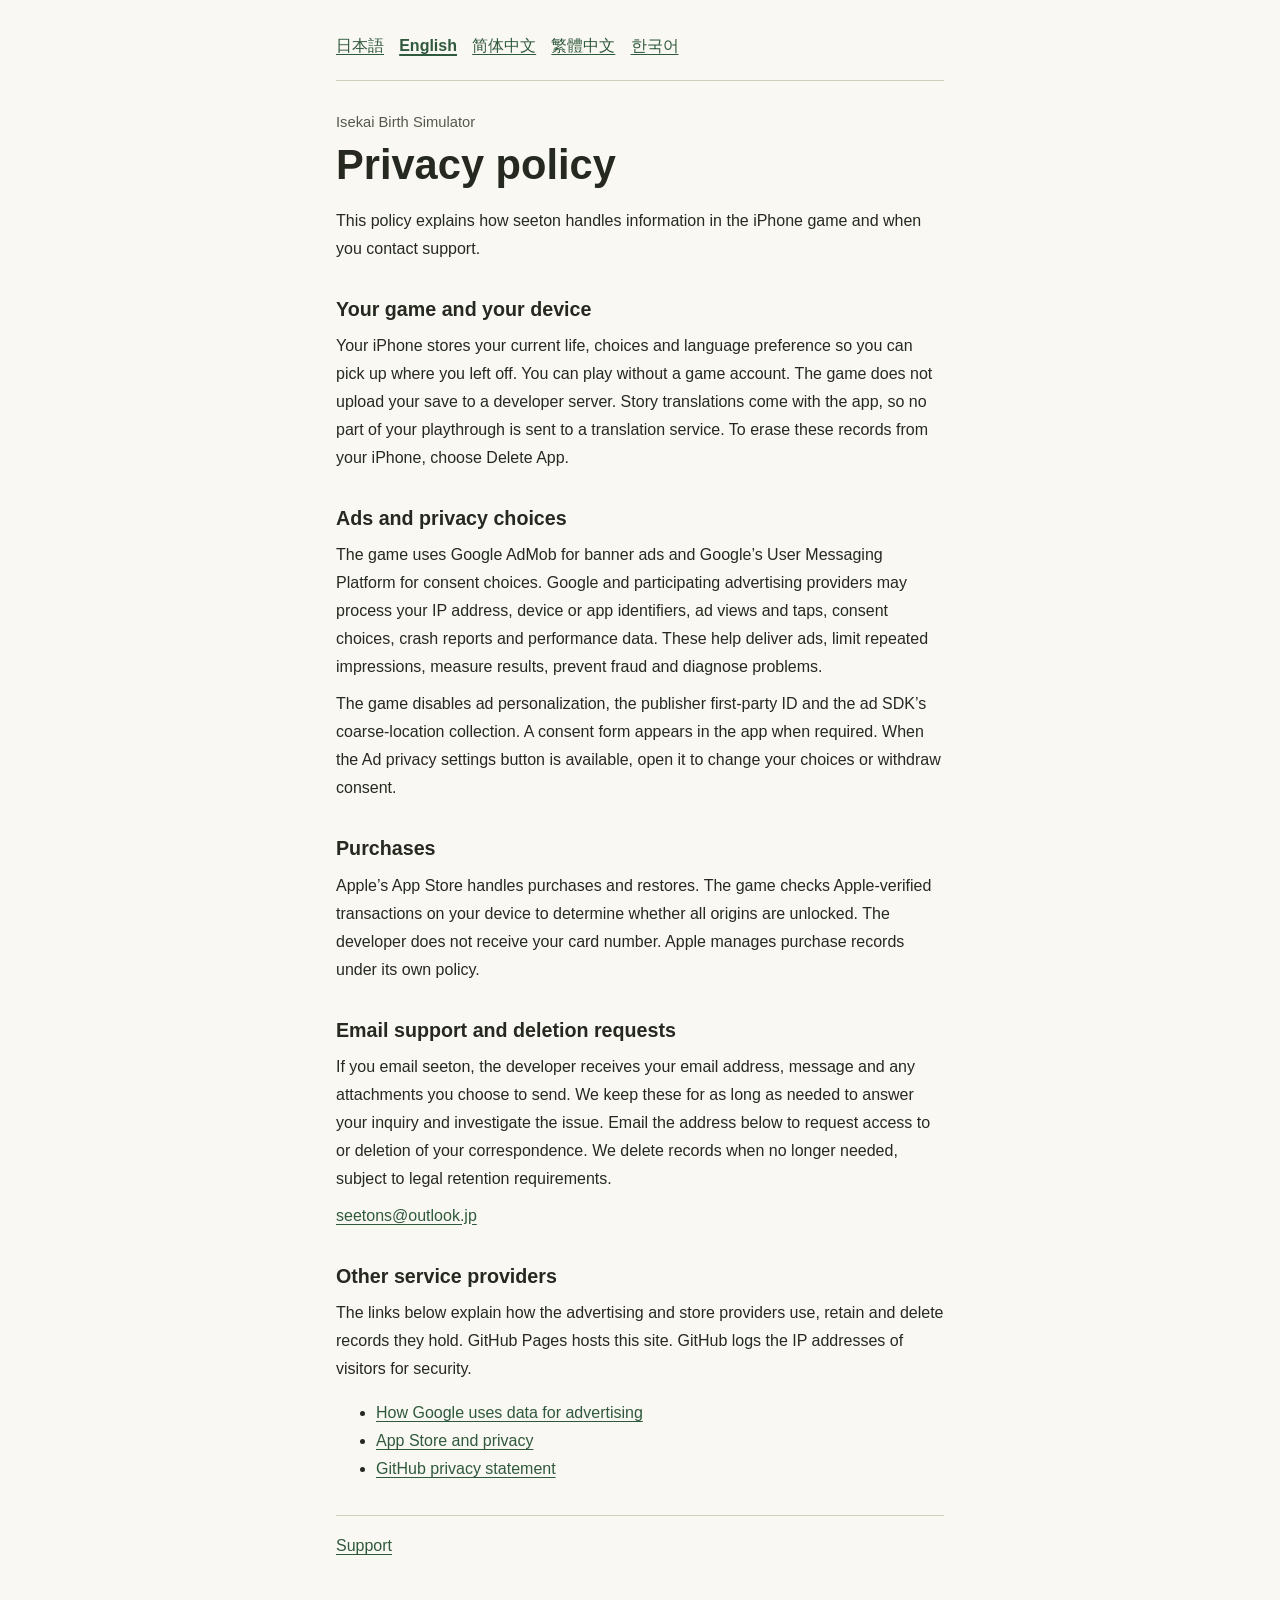
==== isekai/privacy.html @ 12c0a6ea "Publish privacy and support pages for Isekai Birth Simulator" ====
<!doctype html>
<html lang="ja">
<head>
<meta charset="utf-8">
<meta name="viewport" content="width=device-width, initial-scale=1">
<title>プライバシーポリシー · 異世界ライフシミュレーター</title>
<link rel="stylesheet" href="style.css">
<script src="language.js" defer></script>
</head>
<body>
<nav aria-label="Language"><a href="#ja" hreflang="ja" lang="ja">日本語</a>
<a href="#en" hreflang="en" lang="en">English</a>
<a href="#zh-Hans" hreflang="zh-Hans" lang="zh-Hans">简体中文</a>
<a href="#zh-Hant" hreflang="zh-Hant" lang="zh-Hant">繁體中文</a>
<a href="#ko" hreflang="ko" lang="ko">한국어</a></nav>
<main><article id="ja" lang="ja" data-title="プライバシーポリシー · 異世界ライフシミュレーター">
<p class="app">異世界ライフシミュレーター</p>
<h1>プライバシーポリシー</h1>
<p>seeton が提供する iPhone 版のゲームと、そのサポート窓口での情報の取り扱いを説明します。</p>
<h2>ゲームの記録</h2>
<p>進行中の人生、選んだ行動や設定言語は、続きから遊べるように iPhone 内に保存されます。ゲーム用のアカウントは不要です。開発者のサーバーへセーブデータを送信する機能はありません。物語の訳文もアプリに収録しているため、翻訳サービスにプレイ内容を送信することはありません。端末からこれらの記録を消すには、iPhone の「アプリを削除」を選んでください。</p>
<h2>広告とプライバシー設定</h2>
<p>バナー広告の配信に Google AdMob を、同意の確認に Google の User Messaging Platform を使用します。広告の配信、表示回数の制御、効果測定、不正防止、障害の診断のため、Google と広告配信に参加する事業者が、IP アドレス、端末やアプリの識別情報、広告の表示やタップ、同意の選択、クラッシュ・動作状況などのデータを扱う場合があります。</p>
<p>本アプリでは広告のパーソナライズ、パブリッシャーのファーストパーティ ID、広告 SDK のおおよその位置情報収集を無効にしています。同意画面が必要な場合はアプリ内に表示されます。「広告のプライバシー設定」が表示されているときは、ここから選択を変更したり同意を撤回したりできます。</p>
<h2>出生の購入</h2>
<p>購入と復元は Apple の App Store が処理します。アプリは Apple が検証した取引情報を使い、全出生を利用できるかどうかを端末上で確認します。開発者がクレジットカード番号を受け取ることはありません。購入履歴は Apple のポリシーに従って管理されます。</p>
<h2>お問い合わせと削除の依頼</h2>
<p>メールでご連絡いただくと、seeton はメールアドレス、本文、ご自身で添付した資料を受け取り、返信や不具合の調査に必要な間保管します。お問い合わせ記録の開示・削除を希望される場合は、下のアドレスへご連絡ください。法令上保管が必要な記録を除き、不要になった情報は削除します。</p>
<p><a href="mailto:seetons@outlook.jp">seetons@outlook.jp</a></p>
<h2>外部サービス</h2>
<p>広告・ストア各社が保有する記録の利用、保存期間、削除の手続きについては、以下の説明をご覧ください。このページは GitHub Pages で公開しており、アクセス元の IP アドレスは、セキュリティのため GitHub に記録されます。</p>
<ul><li><a href="https://policies.google.com/technologies/partner-sites">Google の広告サービスとデータの利用</a></li><li><a href="https://www.apple.com/legal/privacy/data/en/app-store/">App Store とプライバシー</a></li><li><a href="https://docs.github.com/en/site-policy/privacy-policies/github-general-privacy-statement">GitHub のプライバシー声明</a></li></ul>
<footer><a href="support.html#ja">サポート</a></footer>
</article>
<article id="en" lang="en" data-title="Privacy policy · Isekai Birth Simulator">
<p class="app">Isekai Birth Simulator</p>
<h1>Privacy policy</h1>
<p>This policy explains how seeton handles information in the iPhone game and when you contact support.</p>
<h2>Your game and your device</h2>
<p>Your iPhone stores your current life, choices and language preference so you can pick up where you left off. You can play without a game account. The game does not upload your save to a developer server. Story translations come with the app, so no part of your playthrough is sent to a translation service. To erase these records from your iPhone, choose Delete App.</p>
<h2>Ads and privacy choices</h2>
<p>The game uses Google AdMob for banner ads and Google’s User Messaging Platform for consent choices. Google and participating advertising providers may process your IP address, device or app identifiers, ad views and taps, consent choices, crash reports and performance data. These help deliver ads, limit repeated impressions, measure results, prevent fraud and diagnose problems.</p>
<p>The game disables ad personalization, the publisher first-party ID and the ad SDK’s coarse-location collection. A consent form appears in the app when required. When the Ad privacy settings button is available, open it to change your choices or withdraw consent.</p>
<h2>Purchases</h2>
<p>Apple’s App Store handles purchases and restores. The game checks Apple-verified transactions on your device to determine whether all origins are unlocked. The developer does not receive your card number. Apple manages purchase records under its own policy.</p>
<h2>Email support and deletion requests</h2>
<p>If you email seeton, the developer receives your email address, message and any attachments you choose to send. We keep these for as long as needed to answer your inquiry and investigate the issue. Email the address below to request access to or deletion of your correspondence. We delete records when no longer needed, subject to legal retention requirements.</p>
<p><a href="mailto:seetons@outlook.jp">seetons@outlook.jp</a></p>
<h2>Other service providers</h2>
<p>The links below explain how the advertising and store providers use, retain and delete records they hold. GitHub Pages hosts this site. GitHub logs the IP addresses of visitors for security.</p>
<ul><li><a href="https://policies.google.com/technologies/partner-sites">How Google uses data for advertising</a></li><li><a href="https://www.apple.com/legal/privacy/data/en/app-store/">App Store and privacy</a></li><li><a href="https://docs.github.com/en/site-policy/privacy-policies/github-general-privacy-statement">GitHub privacy statement</a></li></ul>
<footer><a href="support.html#en">Support</a></footer>
</article>
<article id="zh-Hans" lang="zh-Hans" data-title="隐私政策 · 异世界人生模拟器">
<p class="app">异世界人生模拟器</p>
<h1>隐私政策</h1>
<p>本政策说明开发者 seeton 如何处理 iPhone 版游戏及玩家咨询中涉及的信息。</p>
<h2>游戏存档</h2>
<p>游戏会在 iPhone 上保存当前人生的进度、你的选择和语言偏好，让你下次继续游玩。游玩无需注册游戏账号。游戏不会把存档上传到开发者的服务器。所有译文都已包含在应用内，游玩内容不会发送给翻译服务。如需从 iPhone 中清除这些记录，请选择“删除 App”。</p>
<h2>广告与隐私选择</h2>
<p>游戏使用 Google AdMob 投放横幅广告，并通过 Google 的 User Messaging Platform 管理同意选项。为了投放广告、控制展示频率、衡量效果、防止欺诈及诊断故障，Google 和参与投放的广告服务商可能会处理 IP 地址、设备或应用标识符、广告展示和点击记录、同意选项、崩溃报告及性能数据。</p>
<p>本应用已停用广告个性化、发布商第一方标识符及广告 SDK 的大致位置收集功能。需要征求同意时，游戏内会显示相应表单。当“广告隐私设置”按钮出现时，可在其中更改选择或撤回同意。</p>
<h2>购买出身</h2>
<p>购买和恢复购买均由 Apple 的 App Store 处理。游戏在设备上检查经 Apple 验证的交易信息，以确定是否已解锁全部出身。开发者不会收到你的银行卡号。购买记录由 Apple 按其政策管理。</p>
<h2>联系支持与申请删除</h2>
<p>如果你通过邮件联系 seeton，开发者会收到你的邮箱地址、邮件正文和你主动添加的附件。这些信息会保留至完成回复和问题调查所需的时间。如需查阅或删除往来邮件，请联系下方邮箱。除依法须保留的记录外，不再需要的信息会被删除。</p>
<p><a href="mailto:seetons@outlook.jp">seetons@outlook.jp</a></p>
<h2>第三方服务</h2>
<p>有关广告服务商和应用商店如何使用、保留及删除各自持有的记录，请参阅以下说明。本网站由 GitHub Pages 托管。为保障安全，GitHub 会记录访客的 IP 地址。</p>
<ul><li><a href="https://policies.google.com/technologies/partner-sites">Google 如何在广告服务中使用信息</a></li><li><a href="https://www.apple.com/legal/privacy/data/en/app-store/">App Store 与隐私</a></li><li><a href="https://docs.github.com/en/site-policy/privacy-policies/github-general-privacy-statement">GitHub 隐私声明</a></li></ul>
<footer><a href="support.html#zh-Hans">支持</a></footer>
</article>
<article id="zh-Hant" lang="zh-Hant" data-title="隱私權政策 · 異世界人生模擬器">
<p class="app">異世界人生模擬器</p>
<h1>隱私權政策</h1>
<p>本政策說明開發者 seeton 如何處理 iPhone 版遊戲及玩家來信中涉及的資料。</p>
<h2>遊戲存檔</h2>
<p>遊戲會在 iPhone 上儲存目前的人生進度、你做過的選擇及語言偏好，方便下次繼續遊玩。遊玩不需註冊遊戲帳號。遊戲不會將存檔上傳至開發者的伺服器。所有譯文都已收錄在 App 中，遊玩內容不會傳送給翻譯服務。如要從 iPhone 清除這些紀錄，請選擇「刪除 App」。</p>
<h2>廣告與隱私選擇</h2>
<p>遊戲使用 Google AdMob 刊登橫幅廣告，並透過 Google 的 User Messaging Platform 管理同意選項。為投放廣告、控制曝光頻率、衡量成效、防範詐欺及診斷故障，Google 和參與投放的廣告業者可能會處理 IP 位址、裝置或 App 識別碼、廣告曝光與點擊紀錄、同意選項、當機報告與效能資料。</p>
<p>本 App 已停用個人化廣告、發布商第一方識別碼，以及廣告 SDK 收集概略位置的功能。需要徵求同意時，遊戲內會顯示相關表單。如果出現「廣告隱私設定」按鈕，可以在當中變更選擇或撤回同意。</p>
<h2>購買出身</h2>
<p>購買與回復購買項目均由 Apple 的 App Store 處理。遊戲會在裝置上檢查經 Apple 驗證的交易資料，以判斷是否已解鎖全部出身。開發者不會收到你的信用卡號。購買紀錄由 Apple 依其政策管理。</p>
<h2>來信及刪除資料</h2>
<p>如果你寫信給 seeton，開發者會收到你的電子郵件地址、信件內容及你自行附上的檔案。這些資料只會保留到完成回覆及調查問題所需的時間。如需查閱或刪除往來信件，請聯絡下方信箱。除依法須保留的紀錄外，不再需要的資料會予以刪除。</p>
<p><a href="mailto:seetons@outlook.jp">seetons@outlook.jp</a></p>
<h2>第三方服務</h2>
<p>廣告業者和 App 商店如何使用、保存及刪除各自持有的紀錄，可參閱下方說明。本網站由 GitHub Pages 代管。基於安全考量，GitHub 會記錄訪客的 IP 位址。</p>
<ul><li><a href="https://policies.google.com/technologies/partner-sites">Google 如何在廣告服務中使用資料</a></li><li><a href="https://www.apple.com/legal/privacy/data/en/app-store/">App Store 與隱私權</a></li><li><a href="https://docs.github.com/en/site-policy/privacy-policies/github-general-privacy-statement">GitHub 隱私權聲明</a></li></ul>
<footer><a href="support.html#zh-Hant">支援</a></footer>
</article>
<article id="ko" lang="ko" data-title="개인정보 처리방침 · 이세계 인생 시뮬레이터">
<p class="app">이세계 인생 시뮬레이터</p>
<h1>개인정보 처리방침</h1>
<p>이 방침은 개발자 seeton이 iPhone 게임과 고객 문의를 통해 어떤 정보를 어떻게 처리하는지 설명합니다.</p>
<h2>게임 기록</h2>
<p>현재 진행 중인 삶, 게임 속 선택, 언어 설정은 다음에 이어서 플레이할 수 있도록 iPhone에 저장됩니다. 게임 계정 없이 플레이할 수 있습니다. 게임은 저장 데이터를 개발자 서버에 전송하지 않습니다. 번역문이 앱에 포함되어 있어 플레이 내용이 번역 서비스에 전달되는 일도 없습니다. 기기에서 이 기록을 지우려면 iPhone에서 ‘앱 삭제’를 선택하세요.</p>
<h2>광고 및 개인정보 설정</h2>
<p>게임은 배너 광고를 위해 Google AdMob을, 동의 선택을 관리하기 위해 Google의 User Messaging Platform을 사용합니다. 광고 제공, 노출 빈도 조절, 효과 측정, 부정행위 방지 및 오류 진단을 위해 Google과 광고 제공에 참여하는 업체가 IP 주소, 기기 또는 앱 식별자, 광고 노출 및 탭 기록, 동의 여부, 비정상 종료 및 성능 데이터를 처리할 수 있습니다.</p>
<p>앱은 광고 개인 최적화, 게시자 퍼스트 파티 ID, 광고 SDK의 대략적인 위치 수집 기능을 꺼 둡니다. 동의가 필요한 경우 게임 안에 동의 양식이 표시됩니다. ‘광고 개인정보 보호 설정’ 버튼이 보이면 이곳에서 선택 사항을 변경하거나 동의를 철회할 수 있습니다.</p>
<h2>출신 구입</h2>
<p>구입과 구입 내역 복원은 Apple의 App Store에서 처리합니다. 게임은 Apple에서 검증한 거래 정보를 기기에서 확인하여 모든 출신이 잠금 해제되었는지 판단합니다. 개발자가 카드 번호를 받는 일은 없습니다. 구입 내역은 Apple이 자체 방침에 따라 관리합니다.</p>
<h2>이메일 문의 및 삭제 요청</h2>
<p>seeton에게 이메일을 보내면 개발자는 이메일 주소, 본문 및 직접 첨부한 파일을 받습니다. 이 정보는 문의에 답하고 문제를 조사하는 데 필요한 기간 동안 보관합니다. 문의 기록의 열람이나 삭제를 원하시면 아래 주소로 요청해 주세요. 법령에 따라 보존해야 하는 기록을 제외하고, 더 이상 필요하지 않은 정보는 삭제합니다.</p>
<p><a href="mailto:seetons@outlook.jp">seetons@outlook.jp</a></p>
<h2>외부 서비스</h2>
<p>광고 서비스 제공업체와 앱 스토어가 각자 보유한 기록을 이용하고 보관하거나 삭제하는 방법은 아래에서 확인할 수 있습니다. 이 사이트는 GitHub Pages에서 제공합니다. GitHub는 보안을 위해 방문자의 IP 주소를 기록합니다.</p>
<ul><li><a href="https://policies.google.com/technologies/partner-sites">Google 광고 서비스의 정보 이용 방식</a></li><li><a href="https://www.apple.com/legal/privacy/data/en/app-store/">App Store 및 개인정보 보호</a></li><li><a href="https://docs.github.com/en/site-policy/privacy-policies/github-general-privacy-statement">GitHub 개인정보처리방침</a></li></ul>
<footer><a href="support.html#ko">고객 지원</a></footer>
</article></main>
</body>
</html>
---- isekai/style.css ----
:root {
  color-scheme: light dark;
  --background: #faf8f3;
  --ink: #25291f;
  --muted: #55594d;
  --line: #cfcebf;
  --link: #2f593c;
  font-family: -apple-system, BlinkMacSystemFont, "Hiragino Sans", sans-serif;
  color: var(--ink);
  background: var(--background);
  line-height: 1.75;
}
@media (prefers-color-scheme: dark) {
  :root {
    --background: #1b1e1a;
    --ink: #eeeede;
    --muted: #c1c7b9;
    --line: #51564e;
    --link: #b7d8ac;
  }
}
* { box-sizing: border-box; }
body { margin: 0 auto; max-width: 46rem; padding: 1.5rem max(1rem, 5%) 4rem; }
nav { display: flex; flex-wrap: wrap; gap: .2rem .95rem; border-bottom: 1px solid var(--line); padding-bottom: .75rem; }
nav a { display: inline-flex; align-items: center; min-height: 44px; }
nav a[aria-current] { font-weight: 700; text-decoration-thickness: 2px; }
article { padding-top: 1.8rem; }
article[hidden] { display: none; }
.app { color: var(--muted); font-size: .92rem; margin: 0; }
h1 { font-size: clamp(1.9rem, 5vw, 2.6rem); line-height: 1.25; margin: .2rem 0 1rem; }
h2 { font-size: 1.23rem; line-height: 1.45; margin: 2rem 0 .35rem; }
p { margin: .55rem 0; }
a { color: var(--link); text-underline-offset: .18em; }
a:focus-visible { outline: 2px solid var(--link); outline-offset: 3px; }
footer { margin-top: 2rem; padding-top: 1rem; border-top: 1px solid var(--line); }
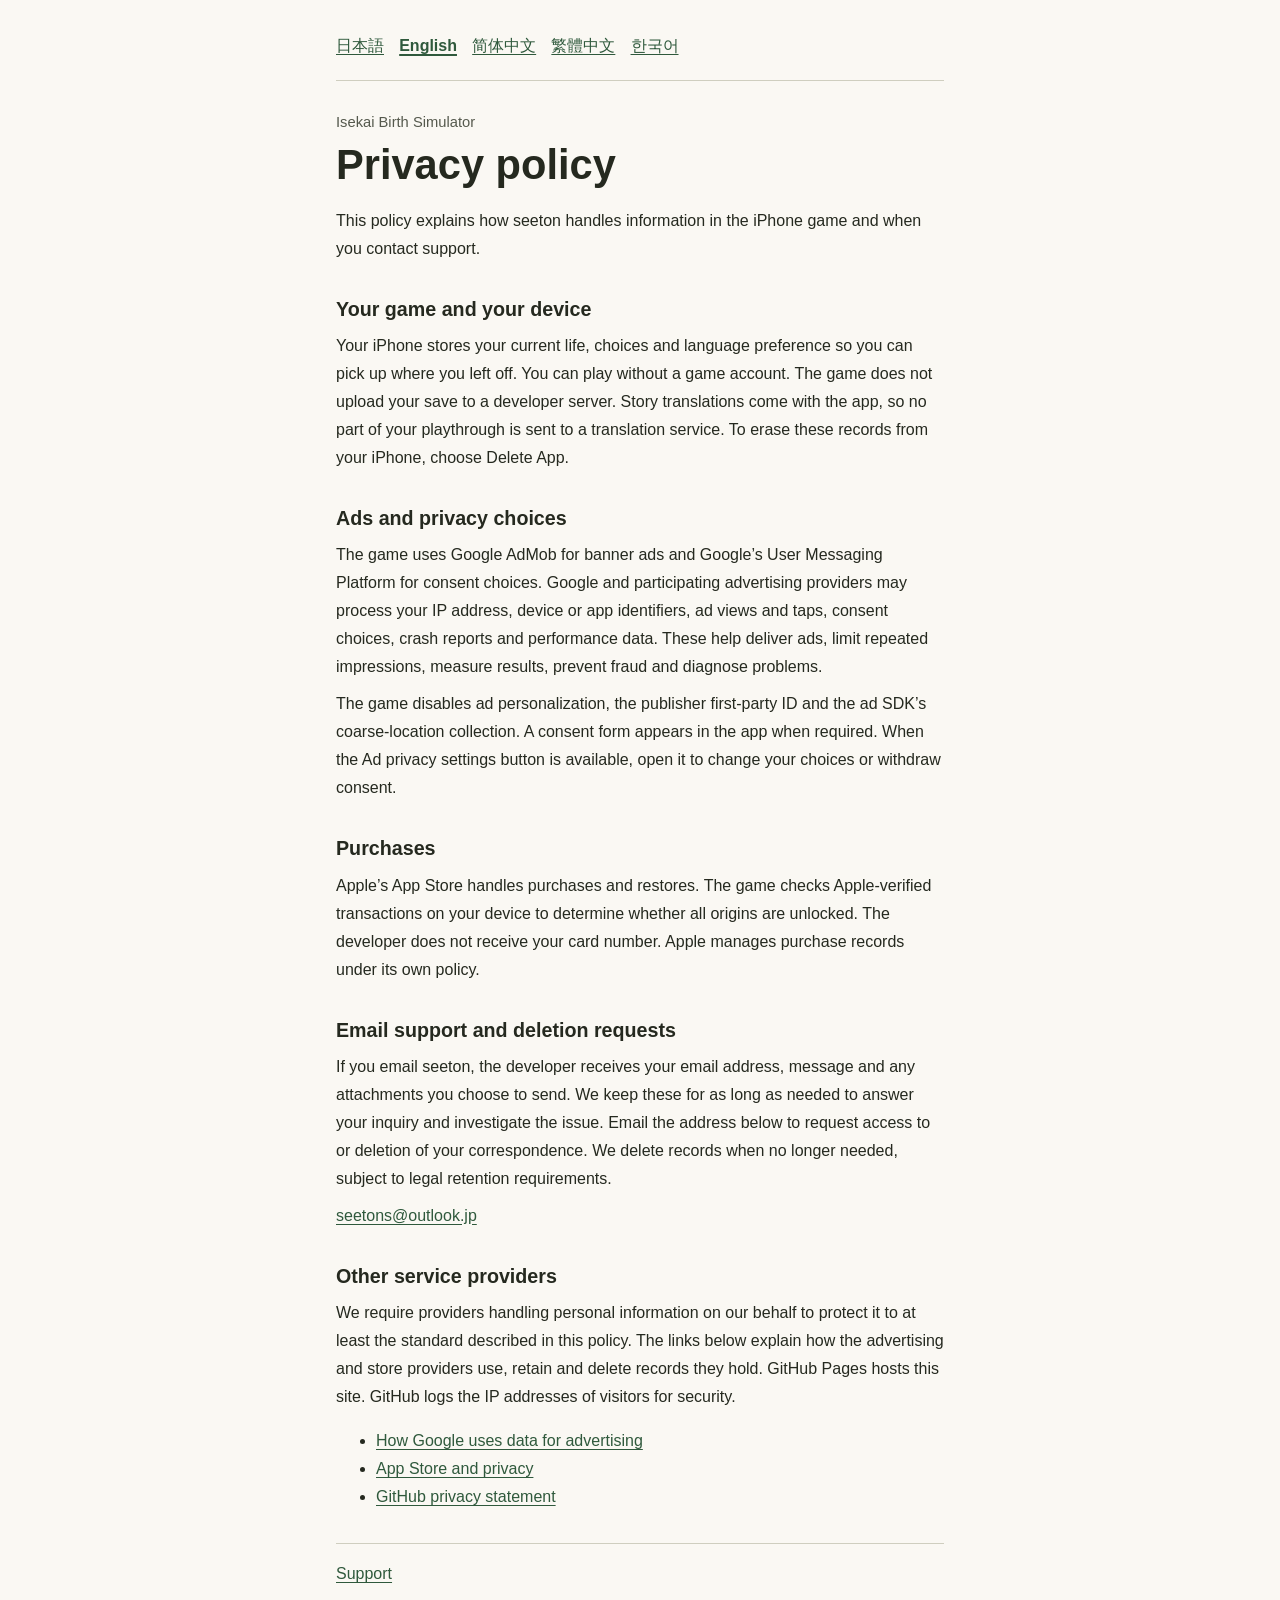
==== commit 34010221: "Clarify privacy protections required of service providers" ====
--- a/isekai/privacy.html
+++ b/isekai/privacy.html
@@ -28,7 +28,7 @@
 <p>メールでご連絡いただくと、seeton はメールアドレス、本文、ご自身で添付した資料を受け取り、返信や不具合の調査に必要な間保管します。お問い合わせ記録の開示・削除を希望される場合は、下のアドレスへご連絡ください。法令上保管が必要な記録を除き、不要になった情報は削除します。</p>
 <p><a href="mailto:seetons@outlook.jp">seetons@outlook.jp</a></p>
 <h2>外部サービス</h2>
-<p>広告・ストア各社が保有する記録の利用、保存期間、削除の手続きについては、以下の説明をご覧ください。このページは GitHub Pages で公開しており、アクセス元の IP アドレスは、セキュリティのため GitHub に記録されます。</p>
+<p>seeton は、個人情報の取り扱いを委託する事業者に、本ポリシーと同等以上の保護を求めます。広告・ストア各社が保有する記録の利用、保存期間、削除の手続きについては、以下の説明をご覧ください。このページは GitHub Pages で公開しており、アクセス元の IP アドレスは、セキュリティのため GitHub に記録されます。</p>
 <ul><li><a href="https://policies.google.com/technologies/partner-sites">Google の広告サービスとデータの利用</a></li><li><a href="https://www.apple.com/legal/privacy/data/en/app-store/">App Store とプライバシー</a></li><li><a href="https://docs.github.com/en/site-policy/privacy-policies/github-general-privacy-statement">GitHub のプライバシー声明</a></li></ul>
 <footer><a href="support.html#ja">サポート</a></footer>
 </article>
@@ -47,7 +47,7 @@
 <p>If you email seeton, the developer receives your email address, message and any attachments you choose to send. We keep these for as long as needed to answer your inquiry and investigate the issue. Email the address below to request access to or deletion of your correspondence. We delete records when no longer needed, subject to legal retention requirements.</p>
 <p><a href="mailto:seetons@outlook.jp">seetons@outlook.jp</a></p>
 <h2>Other service providers</h2>
-<p>The links below explain how the advertising and store providers use, retain and delete records they hold. GitHub Pages hosts this site. GitHub logs the IP addresses of visitors for security.</p>
+<p>We require providers handling personal information on our behalf to protect it to at least the standard described in this policy. The links below explain how the advertising and store providers use, retain and delete records they hold. GitHub Pages hosts this site. GitHub logs the IP addresses of visitors for security.</p>
 <ul><li><a href="https://policies.google.com/technologies/partner-sites">How Google uses data for advertising</a></li><li><a href="https://www.apple.com/legal/privacy/data/en/app-store/">App Store and privacy</a></li><li><a href="https://docs.github.com/en/site-policy/privacy-policies/github-general-privacy-statement">GitHub privacy statement</a></li></ul>
 <footer><a href="support.html#en">Support</a></footer>
 </article>
@@ -66,7 +66,7 @@
 <p>如果你通过邮件联系 seeton，开发者会收到你的邮箱地址、邮件正文和你主动添加的附件。这些信息会保留至完成回复和问题调查所需的时间。如需查阅或删除往来邮件，请联系下方邮箱。除依法须保留的记录外，不再需要的信息会被删除。</p>
 <p><a href="mailto:seetons@outlook.jp">seetons@outlook.jp</a></p>
 <h2>第三方服务</h2>
-<p>有关广告服务商和应用商店如何使用、保留及删除各自持有的记录，请参阅以下说明。本网站由 GitHub Pages 托管。为保障安全，GitHub 会记录访客的 IP 地址。</p>
+<p>seeton 要求受托处理个人信息的服务商提供不低于本政策标准的保护。有关广告服务商和应用商店如何使用、保留及删除各自持有的记录，请参阅以下说明。本网站由 GitHub Pages 托管。为保障安全，GitHub 会记录访客的 IP 地址。</p>
 <ul><li><a href="https://policies.google.com/technologies/partner-sites">Google 如何在广告服务中使用信息</a></li><li><a href="https://www.apple.com/legal/privacy/data/en/app-store/">App Store 与隐私</a></li><li><a href="https://docs.github.com/en/site-policy/privacy-policies/github-general-privacy-statement">GitHub 隐私声明</a></li></ul>
 <footer><a href="support.html#zh-Hans">支持</a></footer>
 </article>
@@ -85,7 +85,7 @@
 <p>如果你寫信給 seeton，開發者會收到你的電子郵件地址、信件內容及你自行附上的檔案。這些資料只會保留到完成回覆及調查問題所需的時間。如需查閱或刪除往來信件，請聯絡下方信箱。除依法須保留的紀錄外，不再需要的資料會予以刪除。</p>
 <p><a href="mailto:seetons@outlook.jp">seetons@outlook.jp</a></p>
 <h2>第三方服務</h2>
-<p>廣告業者和 App 商店如何使用、保存及刪除各自持有的紀錄，可參閱下方說明。本網站由 GitHub Pages 代管。基於安全考量，GitHub 會記錄訪客的 IP 位址。</p>
+<p>seeton 要求受託處理個人資料的服務商提供至少與本政策同等的保護。廣告業者和 App 商店如何使用、保存及刪除各自持有的紀錄，可參閱下方說明。本網站由 GitHub Pages 代管。基於安全考量，GitHub 會記錄訪客的 IP 位址。</p>
 <ul><li><a href="https://policies.google.com/technologies/partner-sites">Google 如何在廣告服務中使用資料</a></li><li><a href="https://www.apple.com/legal/privacy/data/en/app-store/">App Store 與隱私權</a></li><li><a href="https://docs.github.com/en/site-policy/privacy-policies/github-general-privacy-statement">GitHub 隱私權聲明</a></li></ul>
 <footer><a href="support.html#zh-Hant">支援</a></footer>
 </article>
@@ -104,7 +104,7 @@
 <p>seeton에게 이메일을 보내면 개발자는 이메일 주소, 본문 및 직접 첨부한 파일을 받습니다. 이 정보는 문의에 답하고 문제를 조사하는 데 필요한 기간 동안 보관합니다. 문의 기록의 열람이나 삭제를 원하시면 아래 주소로 요청해 주세요. 법령에 따라 보존해야 하는 기록을 제외하고, 더 이상 필요하지 않은 정보는 삭제합니다.</p>
 <p><a href="mailto:seetons@outlook.jp">seetons@outlook.jp</a></p>
 <h2>외부 서비스</h2>
-<p>광고 서비스 제공업체와 앱 스토어가 각자 보유한 기록을 이용하고 보관하거나 삭제하는 방법은 아래에서 확인할 수 있습니다. 이 사이트는 GitHub Pages에서 제공합니다. GitHub는 보안을 위해 방문자의 IP 주소를 기록합니다.</p>
+<p>seeton은 개인정보 처리를 위탁받은 업체에 이 방침과 동등하거나 그 이상의 보호 수준을 요구합니다. 광고 서비스 제공업체와 앱 스토어가 각자 보유한 기록을 이용하고 보관하거나 삭제하는 방법은 아래에서 확인할 수 있습니다. 이 사이트는 GitHub Pages에서 제공합니다. GitHub는 보안을 위해 방문자의 IP 주소를 기록합니다.</p>
 <ul><li><a href="https://policies.google.com/technologies/partner-sites">Google 광고 서비스의 정보 이용 방식</a></li><li><a href="https://www.apple.com/legal/privacy/data/en/app-store/">App Store 및 개인정보 보호</a></li><li><a href="https://docs.github.com/en/site-policy/privacy-policies/github-general-privacy-statement">GitHub 개인정보처리방침</a></li></ul>
 <footer><a href="support.html#ko">고객 지원</a></footer>
 </article></main>
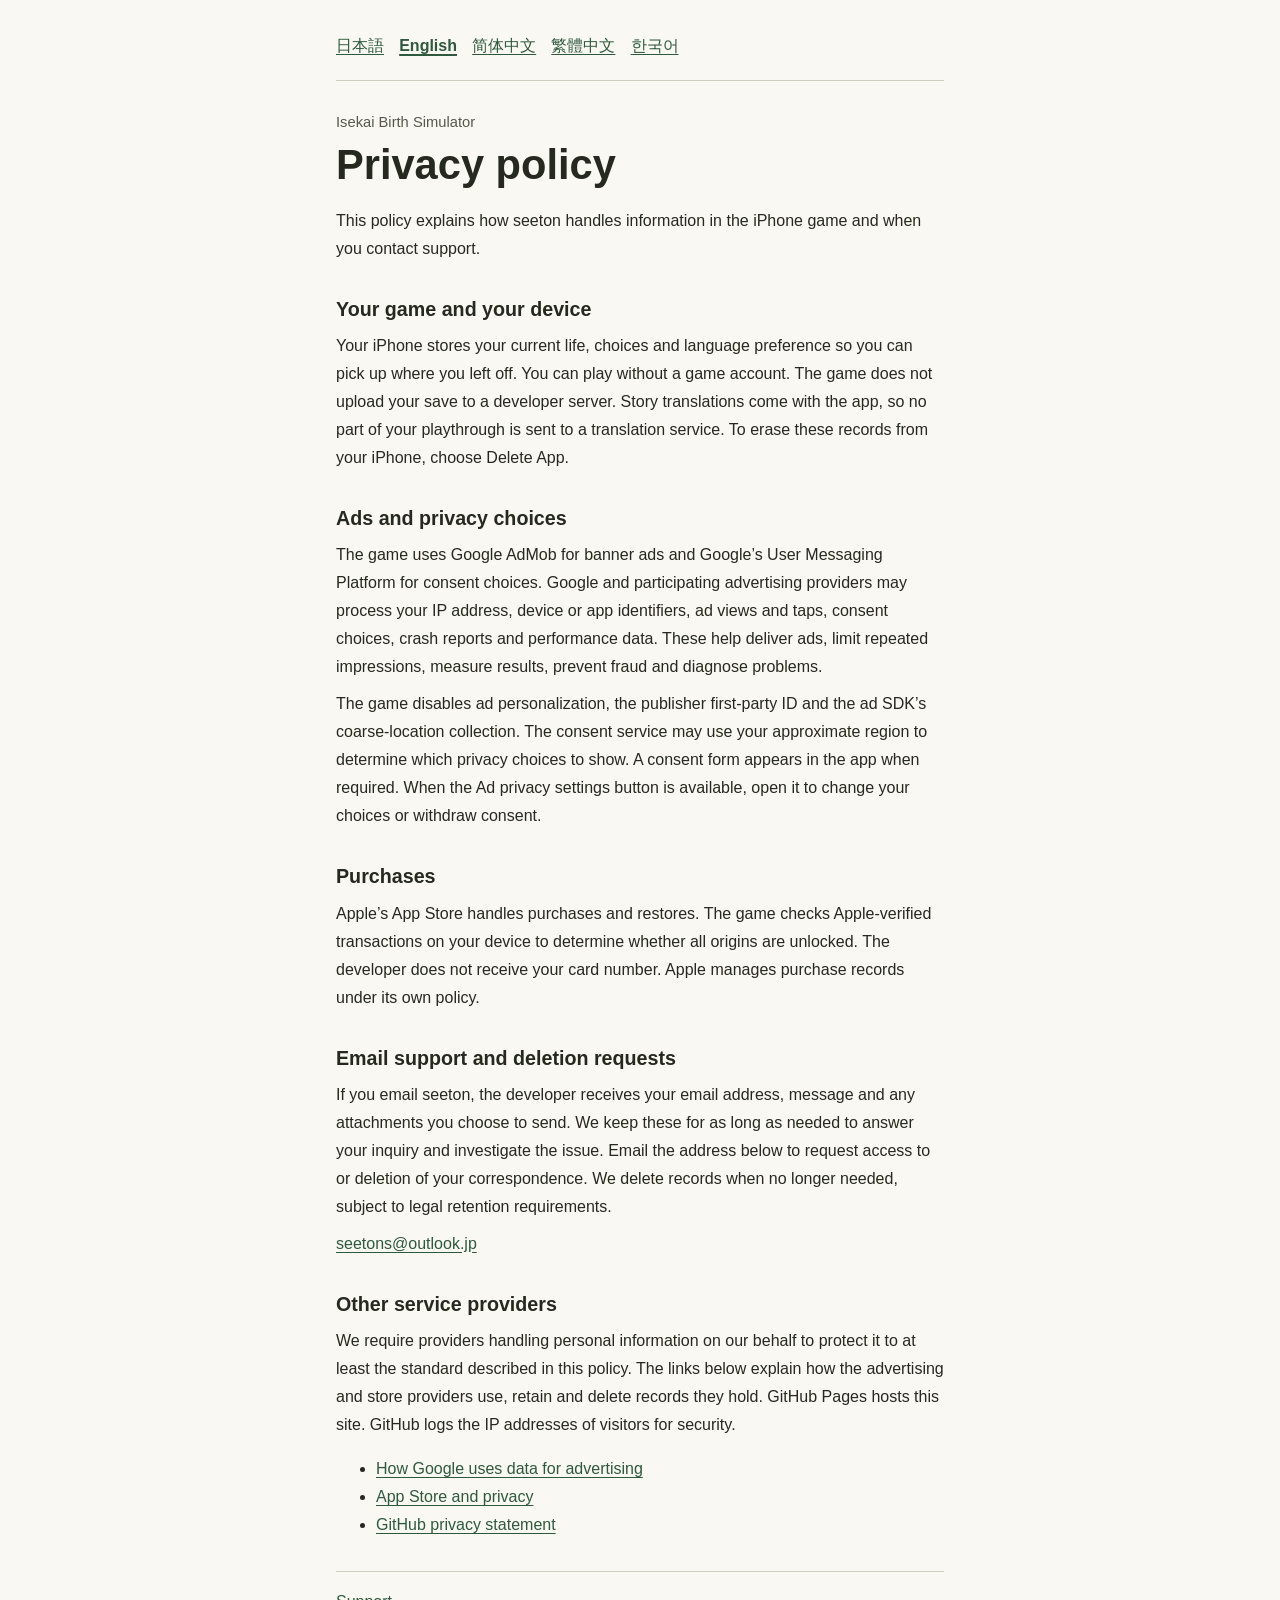
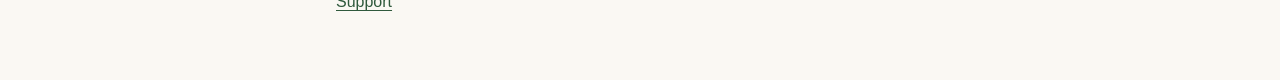
==== commit 949aaca8: "Describe regional consent handling by the messaging SDK" ====
--- a/isekai/privacy.html
+++ b/isekai/privacy.html
@@ -21,7 +21,7 @@
 <p>進行中の人生、選んだ行動や設定言語は、続きから遊べるように iPhone 内に保存されます。ゲーム用のアカウントは不要です。開発者のサーバーへセーブデータを送信する機能はありません。物語の訳文もアプリに収録しているため、翻訳サービスにプレイ内容を送信することはありません。端末からこれらの記録を消すには、iPhone の「アプリを削除」を選んでください。</p>
 <h2>広告とプライバシー設定</h2>
 <p>バナー広告の配信に Google AdMob を、同意の確認に Google の User Messaging Platform を使用します。広告の配信、表示回数の制御、効果測定、不正防止、障害の診断のため、Google と広告配信に参加する事業者が、IP アドレス、端末やアプリの識別情報、広告の表示やタップ、同意の選択、クラッシュ・動作状況などのデータを扱う場合があります。</p>
-<p>本アプリでは広告のパーソナライズ、パブリッシャーのファーストパーティ ID、広告 SDK のおおよその位置情報収集を無効にしています。同意画面が必要な場合はアプリ内に表示されます。「広告のプライバシー設定」が表示されているときは、ここから選択を変更したり同意を撤回したりできます。</p>
+<p>本アプリでは広告のパーソナライズ、パブリッシャーのファーストパーティ ID、広告 SDK のおおよその位置情報収集を無効にしています。同意管理サービスは、地域に応じた選択肢を表示するため、おおよその所在地を使用する場合があります。同意画面が必要な場合はアプリ内に表示されます。「広告のプライバシー設定」が表示されているときは、ここから選択を変更したり同意を撤回したりできます。</p>
 <h2>出生の購入</h2>
 <p>購入と復元は Apple の App Store が処理します。アプリは Apple が検証した取引情報を使い、全出生を利用できるかどうかを端末上で確認します。開発者がクレジットカード番号を受け取ることはありません。購入履歴は Apple のポリシーに従って管理されます。</p>
 <h2>お問い合わせと削除の依頼</h2>
@@ -40,7 +40,7 @@
 <p>Your iPhone stores your current life, choices and language preference so you can pick up where you left off. You can play without a game account. The game does not upload your save to a developer server. Story translations come with the app, so no part of your playthrough is sent to a translation service. To erase these records from your iPhone, choose Delete App.</p>
 <h2>Ads and privacy choices</h2>
 <p>The game uses Google AdMob for banner ads and Google’s User Messaging Platform for consent choices. Google and participating advertising providers may process your IP address, device or app identifiers, ad views and taps, consent choices, crash reports and performance data. These help deliver ads, limit repeated impressions, measure results, prevent fraud and diagnose problems.</p>
-<p>The game disables ad personalization, the publisher first-party ID and the ad SDK’s coarse-location collection. A consent form appears in the app when required. When the Ad privacy settings button is available, open it to change your choices or withdraw consent.</p>
+<p>The game disables ad personalization, the publisher first-party ID and the ad SDK’s coarse-location collection. The consent service may use your approximate region to determine which privacy choices to show. A consent form appears in the app when required. When the Ad privacy settings button is available, open it to change your choices or withdraw consent.</p>
 <h2>Purchases</h2>
 <p>Apple’s App Store handles purchases and restores. The game checks Apple-verified transactions on your device to determine whether all origins are unlocked. The developer does not receive your card number. Apple manages purchase records under its own policy.</p>
 <h2>Email support and deletion requests</h2>
@@ -59,7 +59,7 @@
 <p>游戏会在 iPhone 上保存当前人生的进度、你的选择和语言偏好，让你下次继续游玩。游玩无需注册游戏账号。游戏不会把存档上传到开发者的服务器。所有译文都已包含在应用内，游玩内容不会发送给翻译服务。如需从 iPhone 中清除这些记录，请选择“删除 App”。</p>
 <h2>广告与隐私选择</h2>
 <p>游戏使用 Google AdMob 投放横幅广告，并通过 Google 的 User Messaging Platform 管理同意选项。为了投放广告、控制展示频率、衡量效果、防止欺诈及诊断故障，Google 和参与投放的广告服务商可能会处理 IP 地址、设备或应用标识符、广告展示和点击记录、同意选项、崩溃报告及性能数据。</p>
-<p>本应用已停用广告个性化、发布商第一方标识符及广告 SDK 的大致位置收集功能。需要征求同意时，游戏内会显示相应表单。当“广告隐私设置”按钮出现时，可在其中更改选择或撤回同意。</p>
+<p>本应用已停用广告个性化、发布商第一方标识符及广告 SDK 的大致位置收集功能。同意管理服务可能会根据你的大致位置显示适用于当地的隐私选项。需要征求同意时，游戏内会显示相应表单。当“广告隐私设置”按钮出现时，可在其中更改选择或撤回同意。</p>
 <h2>购买出身</h2>
 <p>购买和恢复购买均由 Apple 的 App Store 处理。游戏在设备上检查经 Apple 验证的交易信息，以确定是否已解锁全部出身。开发者不会收到你的银行卡号。购买记录由 Apple 按其政策管理。</p>
 <h2>联系支持与申请删除</h2>
@@ -78,7 +78,7 @@
 <p>遊戲會在 iPhone 上儲存目前的人生進度、你做過的選擇及語言偏好，方便下次繼續遊玩。遊玩不需註冊遊戲帳號。遊戲不會將存檔上傳至開發者的伺服器。所有譯文都已收錄在 App 中，遊玩內容不會傳送給翻譯服務。如要從 iPhone 清除這些紀錄，請選擇「刪除 App」。</p>
 <h2>廣告與隱私選擇</h2>
 <p>遊戲使用 Google AdMob 刊登橫幅廣告，並透過 Google 的 User Messaging Platform 管理同意選項。為投放廣告、控制曝光頻率、衡量成效、防範詐欺及診斷故障，Google 和參與投放的廣告業者可能會處理 IP 位址、裝置或 App 識別碼、廣告曝光與點擊紀錄、同意選項、當機報告與效能資料。</p>
-<p>本 App 已停用個人化廣告、發布商第一方識別碼，以及廣告 SDK 收集概略位置的功能。需要徵求同意時，遊戲內會顯示相關表單。如果出現「廣告隱私設定」按鈕，可以在當中變更選擇或撤回同意。</p>
+<p>本 App 已停用個人化廣告、發布商第一方識別碼，以及廣告 SDK 收集概略位置的功能。同意管理服務可能會使用你的概略位置，以顯示適用於當地的隱私選項。需要徵求同意時，遊戲內會顯示相關表單。如果出現「廣告隱私設定」按鈕，可以在當中變更選擇或撤回同意。</p>
 <h2>購買出身</h2>
 <p>購買與回復購買項目均由 Apple 的 App Store 處理。遊戲會在裝置上檢查經 Apple 驗證的交易資料，以判斷是否已解鎖全部出身。開發者不會收到你的信用卡號。購買紀錄由 Apple 依其政策管理。</p>
 <h2>來信及刪除資料</h2>
@@ -97,7 +97,7 @@
 <p>현재 진행 중인 삶, 게임 속 선택, 언어 설정은 다음에 이어서 플레이할 수 있도록 iPhone에 저장됩니다. 게임 계정 없이 플레이할 수 있습니다. 게임은 저장 데이터를 개발자 서버에 전송하지 않습니다. 번역문이 앱에 포함되어 있어 플레이 내용이 번역 서비스에 전달되는 일도 없습니다. 기기에서 이 기록을 지우려면 iPhone에서 ‘앱 삭제’를 선택하세요.</p>
 <h2>광고 및 개인정보 설정</h2>
 <p>게임은 배너 광고를 위해 Google AdMob을, 동의 선택을 관리하기 위해 Google의 User Messaging Platform을 사용합니다. 광고 제공, 노출 빈도 조절, 효과 측정, 부정행위 방지 및 오류 진단을 위해 Google과 광고 제공에 참여하는 업체가 IP 주소, 기기 또는 앱 식별자, 광고 노출 및 탭 기록, 동의 여부, 비정상 종료 및 성능 데이터를 처리할 수 있습니다.</p>
-<p>앱은 광고 개인 최적화, 게시자 퍼스트 파티 ID, 광고 SDK의 대략적인 위치 수집 기능을 꺼 둡니다. 동의가 필요한 경우 게임 안에 동의 양식이 표시됩니다. ‘광고 개인정보 보호 설정’ 버튼이 보이면 이곳에서 선택 사항을 변경하거나 동의를 철회할 수 있습니다.</p>
+<p>앱은 광고 개인 최적화, 게시자 퍼스트 파티 ID, 광고 SDK의 대략적인 위치 수집 기능을 꺼 둡니다. 동의 관리 서비스는 지역에 맞는 개인정보 선택지를 표시하기 위해 대략적인 위치를 사용할 수 있습니다. 동의가 필요한 경우 게임 안에 동의 양식이 표시됩니다. ‘광고 개인정보 보호 설정’ 버튼이 보이면 이곳에서 선택 사항을 변경하거나 동의를 철회할 수 있습니다.</p>
 <h2>출신 구입</h2>
 <p>구입과 구입 내역 복원은 Apple의 App Store에서 처리합니다. 게임은 Apple에서 검증한 거래 정보를 기기에서 확인하여 모든 출신이 잠금 해제되었는지 판단합니다. 개발자가 카드 번호를 받는 일은 없습니다. 구입 내역은 Apple이 자체 방침에 따라 관리합니다.</p>
 <h2>이메일 문의 및 삭제 요청</h2>
